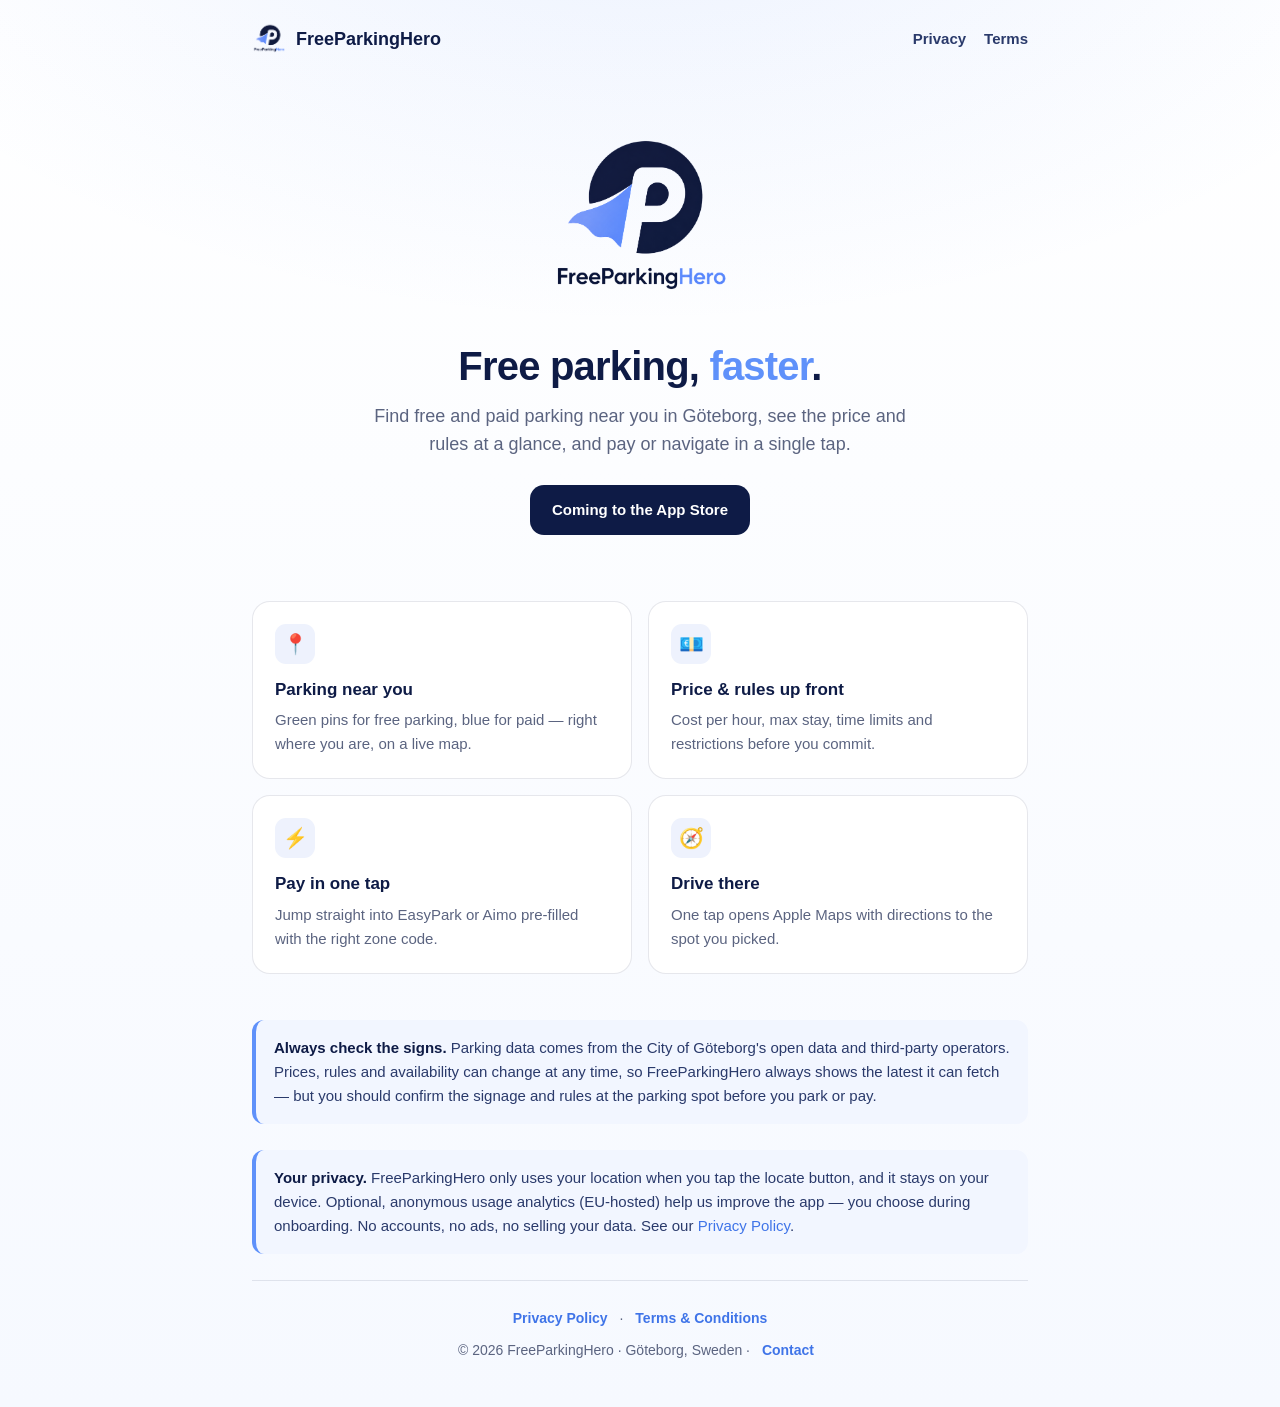
==== index.html @ 9ccb14e6 "Publish FreeParkingHero legal pages (Terms, Privacy, landing) Public legal site for the FreeParkingH" ====
<!DOCTYPE html>
<html lang="en">
<head>
<meta charset="UTF-8" />
<meta name="viewport" content="width=device-width, initial-scale=1.0" />
<title>FreeParkingHero — Find parking in Göteborg, faster</title>
<meta name="description" content="FreeParkingHero helps you find free and paid parking near you in Göteborg, understand the price and rules at a glance, and pay or navigate in one tap." />
<link rel="stylesheet" href="styles.css" />
</head>
<body>
<div class="wrap">
  <header class="site">
    <div class="brand"><img src="assets/parkinghero-logo.png" alt="FreeParkingHero" style="width:auto;height:34px" />FreeParkingHero</div>
    <nav><a href="privacy.html">Privacy</a><a href="terms.html">Terms</a></nav>
  </header>

  <section class="hero">
    <img class="logo" src="assets/parkinghero-logo.png" alt="FreeParkingHero logo" />
    <h1>Free parking, <span class="hero-accent">faster</span>.</h1>
    <p class="sub">Find free and paid parking near you in Göteborg, see the price and rules at a glance, and pay or navigate in a single tap.</p>
    <div>
      <span class="badge">Coming to the App Store</span>
    </div>
  </section>

  <section class="features">
    <div class="card"><div class="ic">📍</div><h3>Parking near you</h3><p>Green pins for free parking, blue for paid — right where you are, on a live map.</p></div>
    <div class="card"><div class="ic">💶</div><h3>Price &amp; rules up front</h3><p>Cost per hour, max stay, time limits and restrictions before you commit.</p></div>
    <div class="card"><div class="ic">⚡</div><h3>Pay in one tap</h3><p>Jump straight into EasyPark or Aimo pre-filled with the right zone code.</p></div>
    <div class="card"><div class="ic">🧭</div><h3>Drive there</h3><p>One tap opens Apple Maps with directions to the spot you picked.</p></div>
  </section>

  <div class="note">
    <b>Always check the signs.</b> Parking data comes from the City of Göteborg's open data and third-party operators. Prices, rules and availability can change at any time, so FreeParkingHero always shows the latest it can fetch — but you should confirm the signage and rules at the parking spot before you park or pay.
  </div>

  <div class="note">
    <b>Your privacy.</b> FreeParkingHero only uses your location when you tap the locate button, and it stays on your device. Optional, anonymous usage analytics (EU-hosted) help us improve the app — you choose during onboarding. No accounts, no ads, no selling your data. See our <a href="privacy.html">Privacy Policy</a>.
  </div>

  <footer class="site">
    <div><a href="privacy.html">Privacy Policy</a> · <a href="terms.html">Terms &amp; Conditions</a></div>
    <p style="margin-top:10px;">© 2026 FreeParkingHero · Göteborg, Sweden · <a href="mailto:peppboxen@gmail.com">Contact</a></p>
  </footer>
</div>
</body>
</html>
---- styles.css ----
/* FreeParkingHero — landing + legal site. Brand palette from the app splash. */
:root{
  --navy:#0E1B46; --navy-soft:#2A3A6B; --blue:#5F91FA; --blue-deep:#3F74E8;
  --green:#22A96E; --paper:#ffffff; --paper-2:#F6F9FF; --ink:#11151C;
  --muted:#5b6480; --line:rgba(14,27,70,0.10);
}
*{margin:0;padding:0;box-sizing:border-box;}
html{scroll-behavior:smooth;}
body{
  font-family:-apple-system,BlinkMacSystemFont,"Segoe UI",Helvetica,Arial,sans-serif;
  color:var(--ink); line-height:1.6;
  background:
    radial-gradient(120% 60% at 50% -10%, rgba(95,145,250,0.12) 0%, rgba(95,145,250,0) 55%),
    linear-gradient(180deg,#ffffff 0%, var(--paper-2) 100%);
  -webkit-font-smoothing:antialiased;
}
.wrap{max-width:820px;margin:0 auto;padding:0 22px;}
a{color:var(--blue-deep);text-decoration:none;}
a:hover{text-decoration:underline;}

/* header */
header.site{display:flex;align-items:center;justify-content:space-between;padding:22px 0;}
.brand{display:flex;align-items:center;gap:10px;font-weight:800;color:var(--navy);font-size:18px;}
.brand img{width:34px;height:34px;}
nav a{margin-left:18px;font-weight:600;color:var(--navy-soft);font-size:15px;}

/* hero */
.hero{text-align:center;padding:46px 0 20px;}
.hero img.logo{width:190px;height:auto;margin-bottom:22px;}
.hero h1{font-size:40px;line-height:1.1;letter-spacing:-0.02em;color:var(--navy);font-weight:800;}
.hero h1 .hero-accent{color:var(--blue);}
.hero p.sub{font-size:18px;color:var(--muted);margin-top:14px;max-width:560px;margin-left:auto;margin-right:auto;}
.badge{display:inline-block;margin-top:26px;padding:13px 22px;border-radius:14px;background:var(--navy);color:#fff;font-weight:700;font-size:15px;}
.badge.soft{background:#eef2fd;color:var(--navy);margin-left:10px;}

/* features */
.features{display:grid;grid-template-columns:1fr 1fr;gap:16px;margin:46px 0;}
.card{background:#fff;border:1px solid var(--line);border-radius:18px;padding:22px;}
.card .ic{width:40px;height:40px;border-radius:11px;display:flex;align-items:center;justify-content:center;font-size:20px;margin-bottom:12px;background:#eef2fd;}
.card h3{font-size:17px;color:var(--navy);margin-bottom:5px;}
.card p{font-size:15px;color:var(--muted);}

/* callout */
.note{border-left:4px solid var(--blue);background:#f2f6ff;border-radius:12px;padding:16px 18px;margin:26px 0;font-size:15px;color:var(--navy-soft);}
.note b{color:var(--navy);}

/* legal doc */
.doc{background:#fff;border:1px solid var(--line);border-radius:18px;padding:34px;margin:28px 0 50px;}
.doc h1{font-size:30px;color:var(--navy);margin-bottom:6px;}
.doc .updated{color:var(--muted);font-size:14px;margin-bottom:22px;}
.doc h2{font-size:19px;color:var(--navy);margin:26px 0 8px;}
.doc p,.doc li{font-size:15.5px;color:#2c3345;margin-bottom:10px;}
.doc ul{padding-left:20px;}
.doc .callout{border-left:4px solid var(--green);background:#eefaf3;border-radius:10px;padding:14px 16px;margin:16px 0;color:#155f3e;}

/* footer */
footer.site{border-top:1px solid var(--line);padding:26px 0 46px;text-align:center;color:var(--muted);font-size:14px;}
footer.site a{margin:0 8px;font-weight:600;}

@media (max-width:640px){
  .features{grid-template-columns:1fr;}
  .hero h1{font-size:32px;}
}
@media (prefers-color-scheme:dark){
  :root{--paper-2:#0d1424;--ink:#eaeef7;--muted:#9aa6c4;--line:rgba(255,255,255,0.10);}
  body{background:radial-gradient(120% 60% at 50% -10%, rgba(95,145,250,0.14) 0%, rgba(95,145,250,0) 55%),linear-gradient(180deg,#0a0f1c 0%, #0d1424 100%);}
  .card,.doc{background:#121a2e;}
  .card .ic,.badge.soft{background:#1b2540;}
  .note{background:#141d33;color:#c7d2ee;}
  .brand,.hero h1,.card h3,.doc h1,.doc h2{color:#eaeef7;}
  .doc .callout{background:#10241b;color:#8fe0b7;}
}
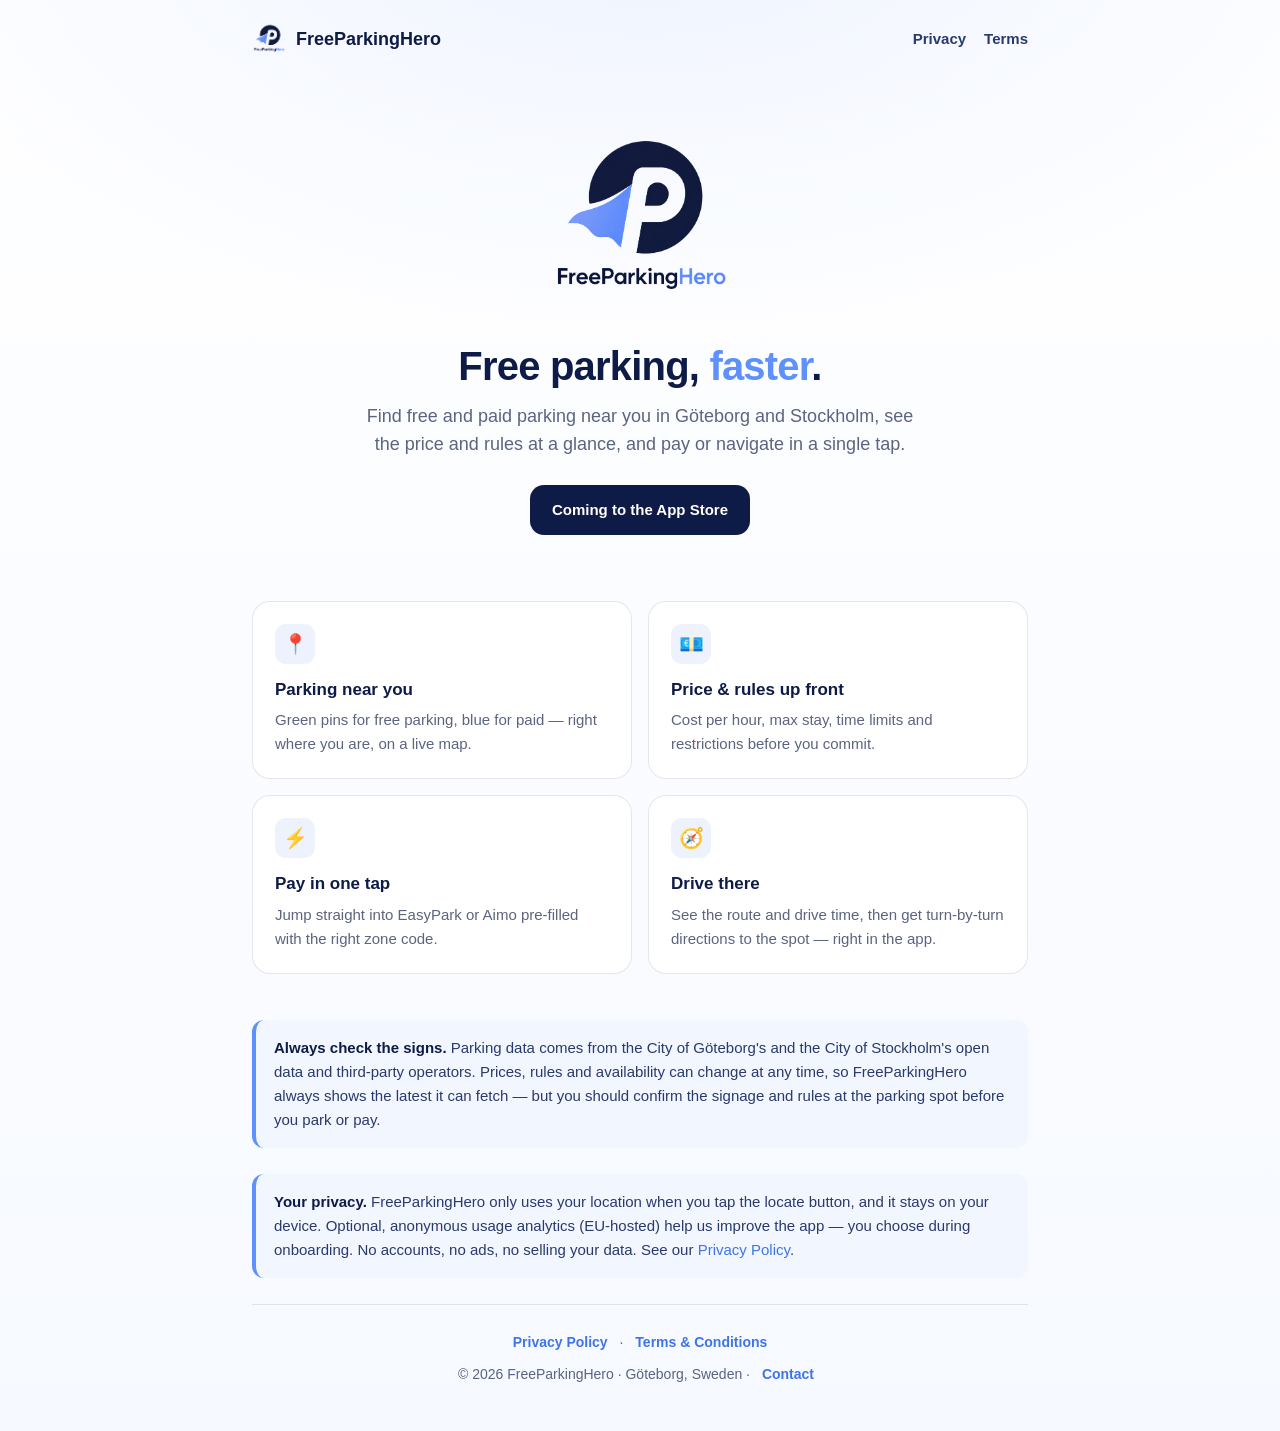
==== commit 8ad75a9f: "Privacy & Terms v1.1: Stockholm data, route previews and in-app directions Co-Authored-By: Claude Op" ====
--- a/index.html
+++ b/index.html
@@ -3,8 +3,8 @@
 <head>
 <meta charset="UTF-8" />
 <meta name="viewport" content="width=device-width, initial-scale=1.0" />
-<title>FreeParkingHero — Find parking in Göteborg, faster</title>
-<meta name="description" content="FreeParkingHero helps you find free and paid parking near you in Göteborg, understand the price and rules at a glance, and pay or navigate in one tap." />
+<title>FreeParkingHero — Find parking in Göteborg and Stockholm, faster</title>
+<meta name="description" content="FreeParkingHero helps you find free and paid parking near you in Göteborg and Stockholm, understand the price and rules at a glance, and pay or navigate in one tap." />
 <link rel="stylesheet" href="styles.css" />
 </head>
 <body>
@@ -17,7 +17,7 @@
   <section class="hero">
     <img class="logo" src="assets/parkinghero-logo.png" alt="FreeParkingHero logo" />
     <h1>Free parking, <span class="hero-accent">faster</span>.</h1>
-    <p class="sub">Find free and paid parking near you in Göteborg, see the price and rules at a glance, and pay or navigate in a single tap.</p>
+    <p class="sub">Find free and paid parking near you in Göteborg and Stockholm, see the price and rules at a glance, and pay or navigate in a single tap.</p>
     <div>
       <span class="badge">Coming to the App Store</span>
     </div>
@@ -27,11 +27,11 @@
     <div class="card"><div class="ic">📍</div><h3>Parking near you</h3><p>Green pins for free parking, blue for paid — right where you are, on a live map.</p></div>
     <div class="card"><div class="ic">💶</div><h3>Price &amp; rules up front</h3><p>Cost per hour, max stay, time limits and restrictions before you commit.</p></div>
     <div class="card"><div class="ic">⚡</div><h3>Pay in one tap</h3><p>Jump straight into EasyPark or Aimo pre-filled with the right zone code.</p></div>
-    <div class="card"><div class="ic">🧭</div><h3>Drive there</h3><p>One tap opens Apple Maps with directions to the spot you picked.</p></div>
+    <div class="card"><div class="ic">🧭</div><h3>Drive there</h3><p>See the route and drive time, then get turn-by-turn directions to the spot — right in the app.</p></div>
   </section>
 
   <div class="note">
-    <b>Always check the signs.</b> Parking data comes from the City of Göteborg's open data and third-party operators. Prices, rules and availability can change at any time, so FreeParkingHero always shows the latest it can fetch — but you should confirm the signage and rules at the parking spot before you park or pay.
+    <b>Always check the signs.</b> Parking data comes from the City of Göteborg's and the City of Stockholm's open data and third-party operators. Prices, rules and availability can change at any time, so FreeParkingHero always shows the latest it can fetch — but you should confirm the signage and rules at the parking spot before you park or pay.
   </div>
 
   <div class="note">
@@ -40,7 +40,7 @@
 
   <footer class="site">
     <div><a href="privacy.html">Privacy Policy</a> · <a href="terms.html">Terms &amp; Conditions</a></div>
-    <p style="margin-top:10px;">© 2026 FreeParkingHero · Göteborg, Sweden · <a href="mailto:peppboxen@gmail.com">Contact</a></p>
+    <p style="margin-top:10px;">© 2026 FreeParkingHero · Göteborg, Sweden · <a href="mailto:hello@theproductpeople.se">Contact</a></p>
   </footer>
 </div>
 </body>
